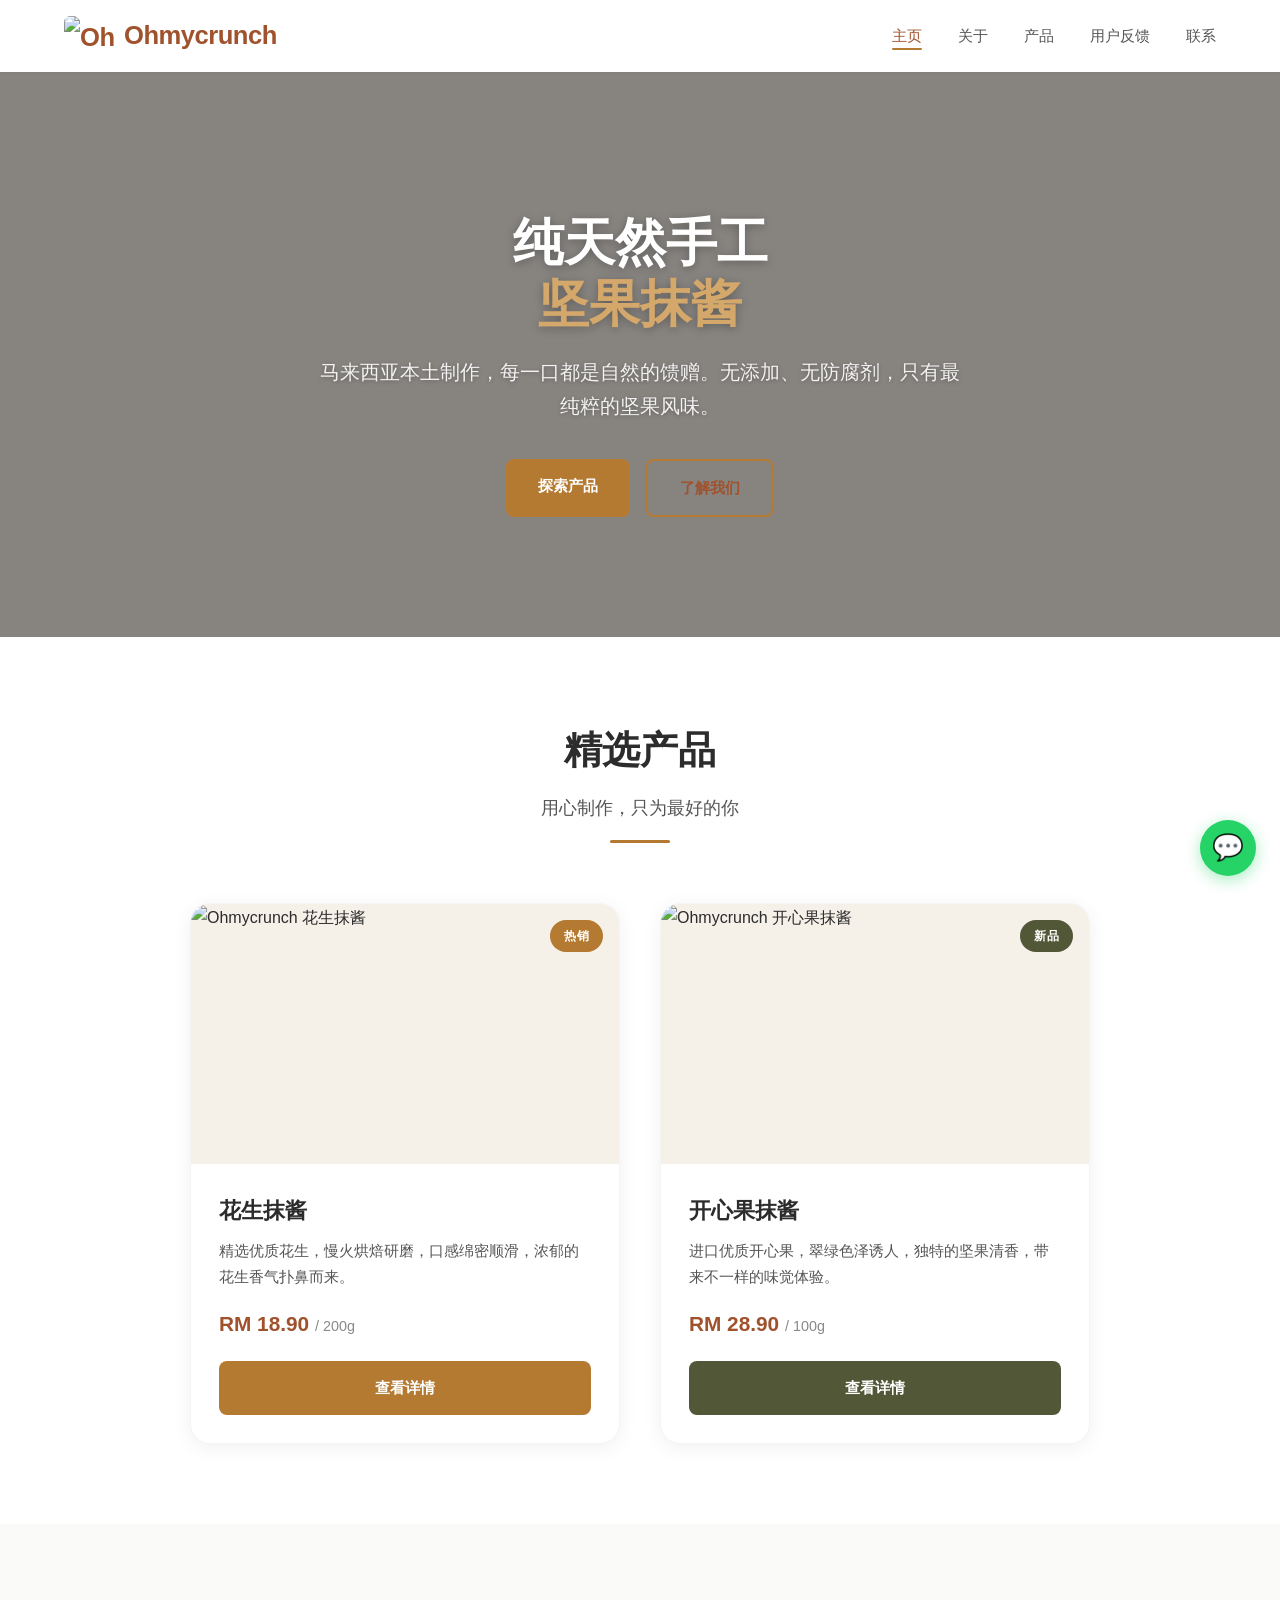
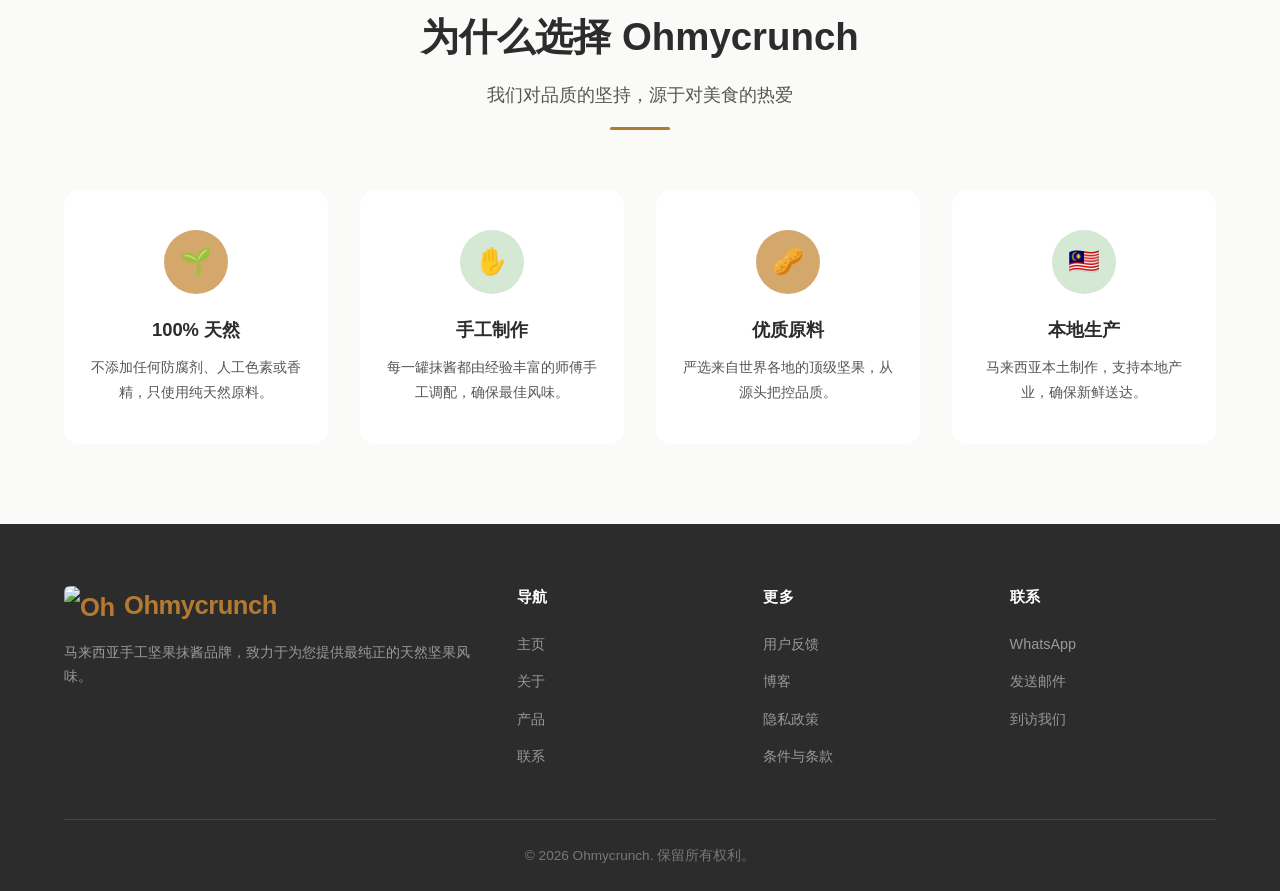
==== index.html @ 34224956 "Initial website upload Added the first version of the personal website including homepage structure," ====
<!DOCTYPE html>
<html lang="zh-CN">
<head>
    <meta charset="UTF-8">
    <meta name="viewport" content="width=device-width, initial-scale=1.0">
    <title>Ohmycrunch | 马来西亚手工坚果抹酱</title>
    <meta name="description" content="Ohmycrunch - 马来西亚手工坚果抹酱，精选花生抹酱与开心果抹酱，纯天然无添加。">
    <link rel="stylesheet" href="style.css">
</head>
<body>
    <nav class="navbar">
        <div class="nav-container">
            <a href="index.html" class="logo"><img src="images/ohmycrunch.jpeg" alt="Ohmycrunch Logo" class="logo-img" style="height:40px;width:auto;max-height:40px;object-fit:contain;display:block;">Ohmycrunch</a>
            <button class="mobile-menu-btn" onclick="toggleMenu()">
                <span></span>
                <span></span>
                <span></span>
            </button>
            <ul class="nav-links" id="navLinks">
                <li><a href="index.html" class="active">主页</a></li>
                <li><a href="about.html">关于</a></li>
                <li><a href="products.html">产品</a></li>
                <li><a href="reviews.html">用户反馈</a></li>
                <li><a href="contact.html">联系</a></li>
            </ul>
        </div>
    </nav>

    <!-- Hero Section -->
    <section class="hero" style="background-image:url('images/hero-bg.jpg');">
        <div class="hero-overlay"></div>
        <div class="hero-content">
            <h1>纯天然手工<br><span class="highlight-peanut">坚果抹酱</span></h1>
            <p class="hero-subtitle">马来西亚本土制作，每一口都是自然的馈赠。无添加、无防腐剂，只有最纯粹的坚果风味。</p>
            <div class="hero-buttons">
                <a href="products.html" class="btn btn-primary">探索产品</a>
                <a href="about.html" class="btn btn-outline">了解我们</a>
            </div>
        </div>
    </section>

    <!-- Products Preview -->
    <section class="products-section">
        <div class="container">
            <div class="section-header">
                <h2>精选产品</h2>
                <p>用心制作，只为最好的你</p>
                <div class="section-line"></div>
            </div>
            <div class="products-grid">
                <div class="product-card">
                    <div class="product-image">
                        <img src="images/product-peanut.jpg" alt="Ohmycrunch 花生抹酱" class="product-photo" style="width:100%;height:260px;object-fit:cover;display:block;">
                        <span class="product-badge badge-peanut">热销</span>
                    </div>
                    <div class="product-info">
                        <h3>花生抹酱</h3>
                        <p class="product-desc">精选优质花生，慢火烘焙研磨，口感绵密顺滑，浓郁的花生香气扑鼻而来。</p>
                        <div class="product-price">RM 18.90 <span>/ 200g</span></div>
                        <a href="products.html" class="btn btn-primary" style="width:100%">查看详情</a>
                    </div>
                </div>
                <div class="product-card">
                    <div class="product-image">
                        <img src="images/product-pistachio.jpg" alt="Ohmycrunch 开心果抹酱" class="product-photo" style="width:100%;height:260px;object-fit:cover;display:block;">
                        <span class="product-badge badge-pistachio">新品</span>
                    </div>
                    <div class="product-info">
                        <h3>开心果抹酱</h3>
                        <p class="product-desc">进口优质开心果，翠绿色泽诱人，独特的坚果清香，带来不一样的味觉体验。</p>
                        <div class="product-price">RM 28.90 <span>/ 100g</span></div>
                        <a href="products.html" class="btn btn-secondary" style="width:100%">查看详情</a>
                    </div>
                </div>
            </div>
        </div>
    </section>

    <!-- Features -->
    <section class="features-section">
        <div class="container">
            <div class="section-header">
                <h2>为什么选择 Ohmycrunch</h2>
                <p>我们对品质的坚持，源于对美食的热爱</p>
                <div class="section-line"></div>
            </div>
            <div class="features-grid">
                <div class="feature-item">
                    <div class="feature-icon peanut-bg">🌱</div>
                    <h3>100% 天然</h3>
                    <p>不添加任何防腐剂、人工色素或香精，只使用纯天然原料。</p>
                </div>
                <div class="feature-item">
                    <div class="feature-icon pistachio-bg">✋</div>
                    <h3>手工制作</h3>
                    <p>每一罐抹酱都由经验丰富的师傅手工调配，确保最佳风味。</p>
                </div>
                <div class="feature-item">
                    <div class="feature-icon peanut-bg">🥜</div>
                    <h3>优质原料</h3>
                    <p>严选来自世界各地的顶级坚果，从源头把控品质。</p>
                </div>
                <div class="feature-item">
                    <div class="feature-icon pistachio-bg">🇲🇾</div>
                    <h3>本地生产</h3>
                    <p>马来西亚本土制作，支持本地产业，确保新鲜送达。</p>
                </div>
            </div>
        </div>
    </section>

    <footer class="footer">
        <div class="container">
            <div class="footer-grid">
                <div class="footer-brand">
                    <a href="index.html" class="logo"><img src="images/ohmycrunch.jpeg" alt="Ohmycrunch Logo" class="logo-img" style="height:40px;width:auto;max-height:40px;object-fit:contain;display:block;">Ohmycrunch</a>
                    <p>马来西亚手工坚果抹酱品牌，致力于为您提供最纯正的天然坚果风味。</p>
                </div>
                <div class="footer-column">
                    <h4>导航</h4>
                    <ul>
                        <li><a href="index.html">主页</a></li>
                        <li><a href="about.html">关于</a></li>
                        <li><a href="products.html">产品</a></li>
                        <li><a href="contact.html">联系</a></li>
                    </ul>
                </div>
                <div class="footer-column">
                    <h4>更多</h4>
                    <ul>
                        <li><a href="reviews.html">用户反馈</a></li>
                        <li><a href="blog.html">博客</a></li>
                        <li><a href="privacy.html">隐私政策</a></li>
                        <li><a href="terms.html">条件与条款</a></li>
                    </ul>
                </div>
                <div class="footer-column">
                    <h4>联系</h4>
                    <ul>
                        <li><a href="https://wa.me/60146859862" target="_blank">WhatsApp</a></li>
                        <li><a href="contact.html">发送邮件</a></li>
                        <li><a href="contact.html">到访我们</a></li>
                    </ul>
                </div>
            </div>
            <div class="footer-bottom">
                <p>© 2026 Ohmycrunch. 保留所有权利。</p>
            </div>
        </div>
    </footer>

    <a href="https://wa.me/60146859862" class="whatsapp-float" target="_blank" title="WhatsApp 联系我们">💬</a>

    <script>
        function toggleMenu() {
            document.getElementById('navLinks').classList.toggle('active');
        }
    </script>
</body>
</html>
---- style.css ----
/* Ohmycrunch - Shared Styles */
:root {
    --white: #ffffff;
    --peanut: #B47A31;
    --peanut-dark: #A0522D;
    --peanut-light: #D4A76A;
    --pistachio: #525737;
    --pistachio-dark: #3A4528;
    --pistachio-light: #7A8B5C;
    --text-dark: #2C2C2C;
    --text-medium: #555555;
    --text-light: #888888;
    --bg-light: #FAFAF8;
    --bg-cream: #F5F0E8;
    --transition: all 0.3s ease;
}

* {
    margin: 0;
    padding: 0;
    box-sizing: border-box;
}

html {
    scroll-behavior: smooth;
}

body {
    font-family: 'Segoe UI', 'Helvetica Neue', Arial, sans-serif;
    color: var(--text-dark);
    background-color: var(--white);
    line-height: 1.7;
    -webkit-font-smoothing: antialiased;
}

a {
    text-decoration: none;
    color: inherit;
    transition: var(--transition);
}

img {
    max-width: 100%;
    height: auto;
    display: block;
}

.container {
    max-width: 1200px;
    margin: 0 auto;
    padding: 0 24px;
}

/* ===== NAVIGATION ===== */
.navbar {
    background: var(--white);
    box-shadow: 0 1px 3px rgba(0,0,0,0.05);
    position: sticky;
    top: 0;
    z-index: 1000;
}

.nav-container {
    max-width: 1200px;
    margin: 0 auto;
    padding: 0 24px;
    display: flex;
    justify-content: space-between;
    align-items: center;
    height: 72px;
    overflow: hidden;
}

/* Navbar Logo */
.navbar .logo {
    display: flex;
    align-items: center;
    gap: 10px;
    font-size: 1.6rem;
    font-weight: 700;
    color: var(--peanut-dark);
    letter-spacing: -0.5px;
    white-space: nowrap;
}

.navbar .logo span {
    color: var(--pistachio);
}

.logo-img {
    height: 40px;
    max-height: 40px;
    width: auto;
    max-width: 50px;
    border-radius: 6px;
    object-fit: contain;
    display: block;
    flex-shrink: 0;
}

.nav-links {
    display: flex;
    list-style: none;
    gap: 36px;
}

.nav-links a {
    font-size: 0.95rem;
    font-weight: 500;
    color: var(--text-medium);
    position: relative;
    padding: 4px 0;
}

.nav-links a:hover,
.nav-links a.active {
    color: var(--peanut-dark);
}

.nav-links a.active::after {
    content: '';
    position: absolute;
    bottom: -2px;
    left: 0;
    width: 100%;
    height: 2px;
    background: var(--peanut);
    border-radius: 1px;
}

.mobile-menu-btn {
    display: none;
    background: none;
    border: none;
    cursor: pointer;
    padding: 8px;
}

.mobile-menu-btn span {
    display: block;
    width: 24px;
    height: 2px;
    background: var(--text-dark);
    margin: 5px 0;
    transition: var(--transition);
}

/* ===== BUTTONS ===== */
.btn {
    display: inline-block;
    padding: 14px 32px;
    border-radius: 8px;
    font-weight: 600;
    font-size: 0.95rem;
    text-align: center;
    cursor: pointer;
    border: none;
    transition: var(--transition);
}

.btn-primary {
    background: var(--peanut);
    color: var(--white);
}

.btn-primary:hover {
    background: var(--peanut-dark);
    transform: translateY(-2px);
    box-shadow: 0 8px 20px rgba(196, 163, 90, 0.3);
}

.btn-secondary {
    background: var(--pistachio);
    color: var(--white);
}

.btn-secondary:hover {
    background: var(--pistachio-dark);
    transform: translateY(-2px);
    box-shadow: 0 8px 20px rgba(74, 124, 89, 0.3);
}

.btn-outline {
    background: transparent;
    color: var(--peanut-dark);
    border: 2px solid var(--peanut);
}

.btn-outline:hover {
    background: var(--peanut);
    color: var(--white);
}

/* ===== HERO SECTION ===== */
.hero {
    background: var(--bg-cream);
    background-size: cover;
    background-position: center;
    background-repeat: no-repeat;
    padding: 140px 0 120px;
    text-align: center;
    position: relative;
    overflow: hidden;
}

.hero-overlay {
    position: absolute;
    top: 0;
    left: 0;
    right: 0;
    bottom: 0;
    background: rgba(0, 0, 0, 0.45);
    z-index: 1;
}

.hero-content {
    position: relative;
    z-index: 2;
    max-width: 700px;
    margin: 0 auto;
    padding: 0 24px;
}

.hero h1 {
    font-size: 3.2rem;
    font-weight: 800;
    color: var(--white);
    margin-bottom: 20px;
    line-height: 1.2;
    text-shadow: 0 2px 10px rgba(0,0,0,0.3);
}

.hero h1 .highlight-peanut {
    color: var(--peanut-light);
}

.hero h1 .highlight-pistachio {
    color: var(--pistachio-light);
}

.hero-subtitle {
    font-size: 1.25rem;
    color: rgba(255, 255, 255, 0.9);
    margin-bottom: 36px;
    font-weight: 400;
    text-shadow: 0 1px 4px rgba(0,0,0,0.3);
}

.hero-buttons {
    display: flex;
    gap: 16px;
    justify-content: center;
    flex-wrap: wrap;
}

/* ===== SECTION HEADERS ===== */
.section-header {
    text-align: center;
    margin-bottom: 60px;
}

.section-header h2 {
    font-size: 2.4rem;
    font-weight: 700;
    color: var(--text-dark);
    margin-bottom: 12px;
}

.section-header p {
    font-size: 1.1rem;
    color: var(--text-medium);
    max-width: 600px;
    margin: 0 auto;
}

.section-line {
    width: 60px;
    height: 3px;
    background: var(--peanut);
    margin: 16px auto 0;
    border-radius: 2px;
}

/* ===== PRODUCTS ===== */
.products-section {
    padding: 80px 0;
    background: var(--white);
}

.products-grid {
    display: grid;
    grid-template-columns: repeat(auto-fit, minmax(320px, 1fr));
    gap: 40px;
    max-width: 900px;
    margin: 0 auto;
}

.product-card {
    background: var(--white);
    border-radius: 20px;
    overflow: hidden;
    box-shadow: 0 4px 20px rgba(0,0,0,0.06);
    transition: var(--transition);
    border: 1px solid rgba(0,0,0,0.04);
}

.product-card:hover {
    transform: translateY(-8px);
    box-shadow: 0 16px 40px rgba(0,0,0,0.1);
}

.product-image {
    height: 260px;
    position: relative;
    overflow: hidden;
    background: var(--bg-cream);
}

.product-image .product-icon {
    font-size: 5rem;
    opacity: 0.9;
    position: absolute;
    top: 50%;
    left: 50%;
    transform: translate(-50%, -50%);
}

.product-photo {
    width: 100%;
    height: 100%;
    object-fit: cover;
    object-position: center;
    display: block;
    transition: var(--transition);
}

.product-card:hover .product-photo {
    transform: scale(1.05);
}

.product-badge {
    position: absolute;
    top: 16px;
    right: 16px;
    padding: 6px 14px;
    border-radius: 20px;
    font-size: 0.75rem;
    font-weight: 700;
    text-transform: uppercase;
    letter-spacing: 0.5px;
}

.badge-peanut {
    background: var(--peanut);
    color: var(--white);
}

.badge-pistachio {
    background: var(--pistachio);
    color: var(--white);
}

.product-info {
    padding: 28px;
}

.product-info h3 {
    font-size: 1.4rem;
    font-weight: 700;
    margin-bottom: 8px;
    color: var(--text-dark);
}

.product-info .product-desc {
    color: var(--text-medium);
    font-size: 0.95rem;
    margin-bottom: 16px;
}

.product-info .product-price {
    font-size: 1.3rem;
    font-weight: 700;
    color: var(--peanut-dark);
    margin-bottom: 20px;
}

.product-info .product-price span {
    font-size: 0.9rem;
    font-weight: 400;
    color: var(--text-light);
}

/* ===== FEATURES ===== */
.features-section {
    padding: 80px 0;
    background: var(--bg-light);
}

.features-grid {
    display: grid;
    grid-template-columns: repeat(auto-fit, minmax(260px, 1fr));
    gap: 32px;
}

.feature-item {
    text-align: center;
    padding: 40px 24px;
    background: var(--white);
    border-radius: 16px;
    transition: var(--transition);
}

.feature-item:hover {
    transform: translateY(-4px);
    box-shadow: 0 8px 24px rgba(0,0,0,0.06);
}

.feature-icon {
    width: 64px;
    height: 64px;
    border-radius: 50%;
    display: flex;
    align-items: center;
    justify-content: center;
    margin: 0 auto 20px;
    font-size: 1.6rem;
}

.feature-icon.peanut-bg {
    background: var(--peanut-light);
}

.feature-icon.pistachio-bg {
    background: #D4E8D4;
}

.feature-item h3 {
    font-size: 1.15rem;
    font-weight: 700;
    margin-bottom: 10px;
    color: var(--text-dark);
}

.feature-item p {
    font-size: 0.9rem;
    color: var(--text-medium);
}

/* ===== ABOUT PAGE ===== */
.about-section {
    padding: 80px 0;
}

.about-grid {
    display: grid;
    grid-template-columns: 1fr 1fr;
    gap: 60px;
    align-items: center;
}

.about-image {
    background: var(--bg-cream);
    border-radius: 20px;
    height: 400px;
    display: flex;
    align-items: center;
    justify-content: center;
    font-size: 6rem;
}

.about-content h2 {
    font-size: 2.2rem;
    font-weight: 700;
    margin-bottom: 20px;
    color: var(--text-dark);
}

.about-content p {
    color: var(--text-medium);
    margin-bottom: 16px;
    font-size: 1.05rem;
}

.about-values {
    margin-top: 32px;
}

.value-item {
    display: flex;
    align-items: flex-start;
    gap: 16px;
    margin-bottom: 20px;
}

.value-icon {
    width: 44px;
    height: 44px;
    border-radius: 12px;
    display: flex;
    align-items: center;
    justify-content: center;
    font-size: 1.2rem;
    flex-shrink: 0;
}

.value-item h4 {
    font-size: 1.05rem;
    font-weight: 700;
    margin-bottom: 4px;
    color: var(--text-dark);
}

.value-item p {
    font-size: 0.9rem;
    margin: 0;
    color: var(--text-medium);
}

/* ===== REVIEWS ===== */
.reviews-section {
    padding: 80px 0;
    background: var(--white);
}

.reviews-grid {
    display: grid;
    grid-template-columns: repeat(auto-fit, minmax(300px, 1fr));
    gap: 28px;
}

.review-card {
    background: var(--bg-light);
    border-radius: 16px;
    padding: 32px;
    transition: var(--transition);
}

.review-card:hover {
    box-shadow: 0 8px 24px rgba(0,0,0,0.06);
}

.review-stars {
    color: var(--peanut);
    font-size: 1.1rem;
    margin-bottom: 16px;
    letter-spacing: 2px;
}

.review-text {
    font-size: 1rem;
    color: var(--text-medium);
    margin-bottom: 20px;
    font-style: italic;
    line-height: 1.8;
}

.review-author {
    display: flex;
    align-items: center;
    gap: 12px;
}

.review-avatar {
    width: 44px;
    height: 44px;
    border-radius: 50%;
    display: flex;
    align-items: center;
    justify-content: center;
    font-weight: 700;
    color: var(--white);
    font-size: 0.9rem;
}

.review-avatar.peanut {
    background: var(--peanut);
}

.review-avatar.pistachio {
    background: var(--pistachio);
}

.review-name {
    font-weight: 700;
    font-size: 0.95rem;
    color: var(--text-dark);
}

.review-product {
    font-size: 0.8rem;
    color: var(--text-light);
}

/* ===== CONTACT ===== */
.contact-section {
    padding: 80px 0;
    background: var(--bg-light);
}

.contact-grid {
    display: grid;
    grid-template-columns: 1fr 1fr;
    gap: 60px;
}

.contact-info h3 {
    font-size: 1.5rem;
    font-weight: 700;
    margin-bottom: 24px;
    color: var(--text-dark);
}

.contact-item {
    display: flex;
    align-items: flex-start;
    gap: 16px;
    margin-bottom: 24px;
}

.contact-icon {
    width: 48px;
    height: 48px;
    border-radius: 12px;
    display: flex;
    align-items: center;
    justify-content: center;
    font-size: 1.3rem;
    flex-shrink: 0;
}

.contact-item h4 {
    font-size: 1rem;
    font-weight: 700;
    margin-bottom: 4px;
    color: var(--text-dark);
}

.contact-item p,
.contact-item a {
    font-size: 0.95rem;
    color: var(--text-medium);
}

.contact-item a:hover {
    color: var(--peanut-dark);
}

.contact-form {
    background: var(--white);
    padding: 40px;
    border-radius: 20px;
    box-shadow: 0 4px 20px rgba(0,0,0,0.04);
}

.form-group {
    margin-bottom: 20px;
}

.form-group label {
    display: block;
    font-size: 0.9rem;
    font-weight: 600;
    margin-bottom: 8px;
    color: var(--text-dark);
}

.form-group input,
.form-group textarea {
    width: 100%;
    padding: 14px 16px;
    border: 2px solid #E8E8E8;
    border-radius: 10px;
    font-size: 0.95rem;
    font-family: inherit;
    transition: var(--transition);
    background: var(--white);
}

.form-group input:focus,
.form-group textarea:focus {
    outline: none;
    border-color: var(--peanut);
    box-shadow: 0 0 0 3px rgba(196, 163, 90, 0.1);
}

.form-group textarea {
    min-height: 140px;
    resize: vertical;
}

/* ===== BLOG ===== */
.blog-section {
    padding: 80px 0;
}

.blog-grid {
    display: grid;
    grid-template-columns: repeat(auto-fit, minmax(320px, 1fr));
    gap: 32px;
}

.blog-card {
    background: var(--white);
    border-radius: 16px;
    overflow: hidden;
    box-shadow: 0 4px 16px rgba(0,0,0,0.05);
    transition: var(--transition);
    border: 1px solid rgba(0,0,0,0.03);
}

.blog-card:hover {
    transform: translateY(-6px);
    box-shadow: 0 12px 32px rgba(0,0,0,0.08);
}

.blog-image {
    height: 200px;
    display: flex;
    align-items: center;
    justify-content: center;
    font-size: 3rem;
}

.blog-image.peanut {
    background: var(--bg-cream);
}

.blog-image.pistachio {
    background: #F0F5F0;
}

.blog-content {
    padding: 24px;
}

.blog-date {
    font-size: 0.8rem;
    color: var(--text-light);
    margin-bottom: 8px;
    font-weight: 600;
    text-transform: uppercase;
    letter-spacing: 0.5px;
}

.blog-content h3 {
    font-size: 1.2rem;
    font-weight: 700;
    margin-bottom: 10px;
    color: var(--text-dark);
    line-height: 1.4;
}

.blog-content p {
    font-size: 0.95rem;
    color: var(--text-medium);
    margin-bottom: 16px;
}

.read-more {
    font-weight: 600;
    font-size: 0.9rem;
    color: var(--peanut-dark);
    display: inline-flex;
    align-items: center;
    gap: 6px;
}

.read-more:hover {
    color: var(--peanut);
    gap: 10px;
}

/* ===== LEGAL PAGES ===== */
.legal-section {
    padding: 80px 0;
    max-width: 800px;
    margin: 0 auto;
}

.legal-section h2 {
    font-size: 2rem;
    font-weight: 700;
    margin-bottom: 12px;
    color: var(--text-dark);
}

.legal-date {
    color: var(--text-light);
    font-size: 0.9rem;
    margin-bottom: 40px;
}

.legal-section h3 {
    font-size: 1.25rem;
    font-weight: 700;
    margin: 32px 0 12px;
    color: var(--text-dark);
}

.legal-section p {
    color: var(--text-medium);
    margin-bottom: 16px;
    font-size: 1rem;
}

.legal-section ul {
    margin-left: 24px;
    margin-bottom: 16px;
}

.legal-section ul li {
    color: var(--text-medium);
    margin-bottom: 8px;
}

/* ===== FOOTER ===== */
.footer {
    background: var(--text-dark);
    color: #aaa;
    padding: 60px 0 24px;
}

.footer-grid {
    display: grid;
    grid-template-columns: 2fr 1fr 1fr 1fr;
    gap: 40px;
    margin-bottom: 40px;
}

/* Footer Logo - separate from navbar logo */
.footer-brand .logo {
    color: var(--peanut);
    margin-bottom: 12px;
    display: inline-flex;
    align-items: center;
    gap: 10px;
    font-size: 1.6rem;
    font-weight: 700;
    letter-spacing: -0.5px;
    white-space: nowrap;
}

.footer-brand .logo span {
    color: var(--pistachio);
}

.footer-brand p {
    font-size: 0.9rem;
    line-height: 1.7;
    color: #999;
}

.footer-column h4 {
    font-size: 0.95rem;
    font-weight: 700;
    color: var(--white);
    margin-bottom: 20px;
    text-transform: uppercase;
    letter-spacing: 0.5px;
}

.footer-column ul {
    list-style: none;
}

.footer-column ul li {
    margin-bottom: 10px;
}

.footer-column ul li a {
    font-size: 0.9rem;
    color: #999;
}

.footer-column ul li a:hover {
    color: var(--peanut);
}

.footer-bottom {
    border-top: 1px solid #444;
    padding-top: 24px;
    text-align: center;
    font-size: 0.85rem;
    color: #777;
}

.footer-bottom a {
    color: #999;
    margin: 0 12px;
}

.footer-bottom a:hover {
    color: var(--peanut);
}

/* ===== WHATSAPP FLOAT ===== */
.whatsapp-float {
    position: fixed;
    bottom: 24px;
    right: 24px;
    width: 56px;
    height: 56px;
    background: #25D366;
    border-radius: 50%;
    display: flex;
    align-items: center;
    justify-content: center;
    color: var(--white);
    font-size: 1.6rem;
    box-shadow: 0 4px 16px rgba(37, 211, 102, 0.4);
    z-index: 999;
    transition: var(--transition);
}

.whatsapp-float:hover {
    transform: scale(1.1);
    box-shadow: 0 6px 24px rgba(37, 211, 102, 0.5);
}

/* ===== RESPONSIVE ===== */
@media (max-width: 768px) {
    .nav-links {
        display: none;
        position: absolute;
        top: 72px;
        left: 0;
        right: 0;
        background: var(--white);
        flex-direction: column;
        padding: 20px 24px;
        gap: 16px;
        box-shadow: 0 4px 12px rgba(0,0,0,0.08);
    }

    .nav-links.active {
        display: flex;
    }

    .mobile-menu-btn {
        display: block;
    }

    .hero {
        padding: 60px 0 50px;
    }

    .hero h1 {
        font-size: 2.2rem;
        color: #ffffff;
    }

    .hero-subtitle {
        font-size: 1.05rem;
        color: rgba(255, 255, 255, 0.9);
    }

    .section-header h2 {
        font-size: 1.8rem;
    }

    .about-grid,
    .contact-grid {
        grid-template-columns: 1fr;
        gap: 40px;
    }

    .about-image {
        height: 280px;
        order: -1;
    }

    .footer-grid {
        grid-template-columns: 1fr 1fr;
        gap: 32px;
    }

    .products-grid {
        grid-template-columns: 1fr;
    }

    .contact-form {
        padding: 28px;
    }
}

@media (max-width: 480px) {
    .hero h1 {
        font-size: 1.8rem;
        color: #ffffff;
    }

    .footer-grid {
        grid-template-columns: 1fr;
    }

    .btn {
        padding: 12px 24px;
        font-size: 0.9rem;
    }

    .logo-img {
        height: 32px;
    }
}
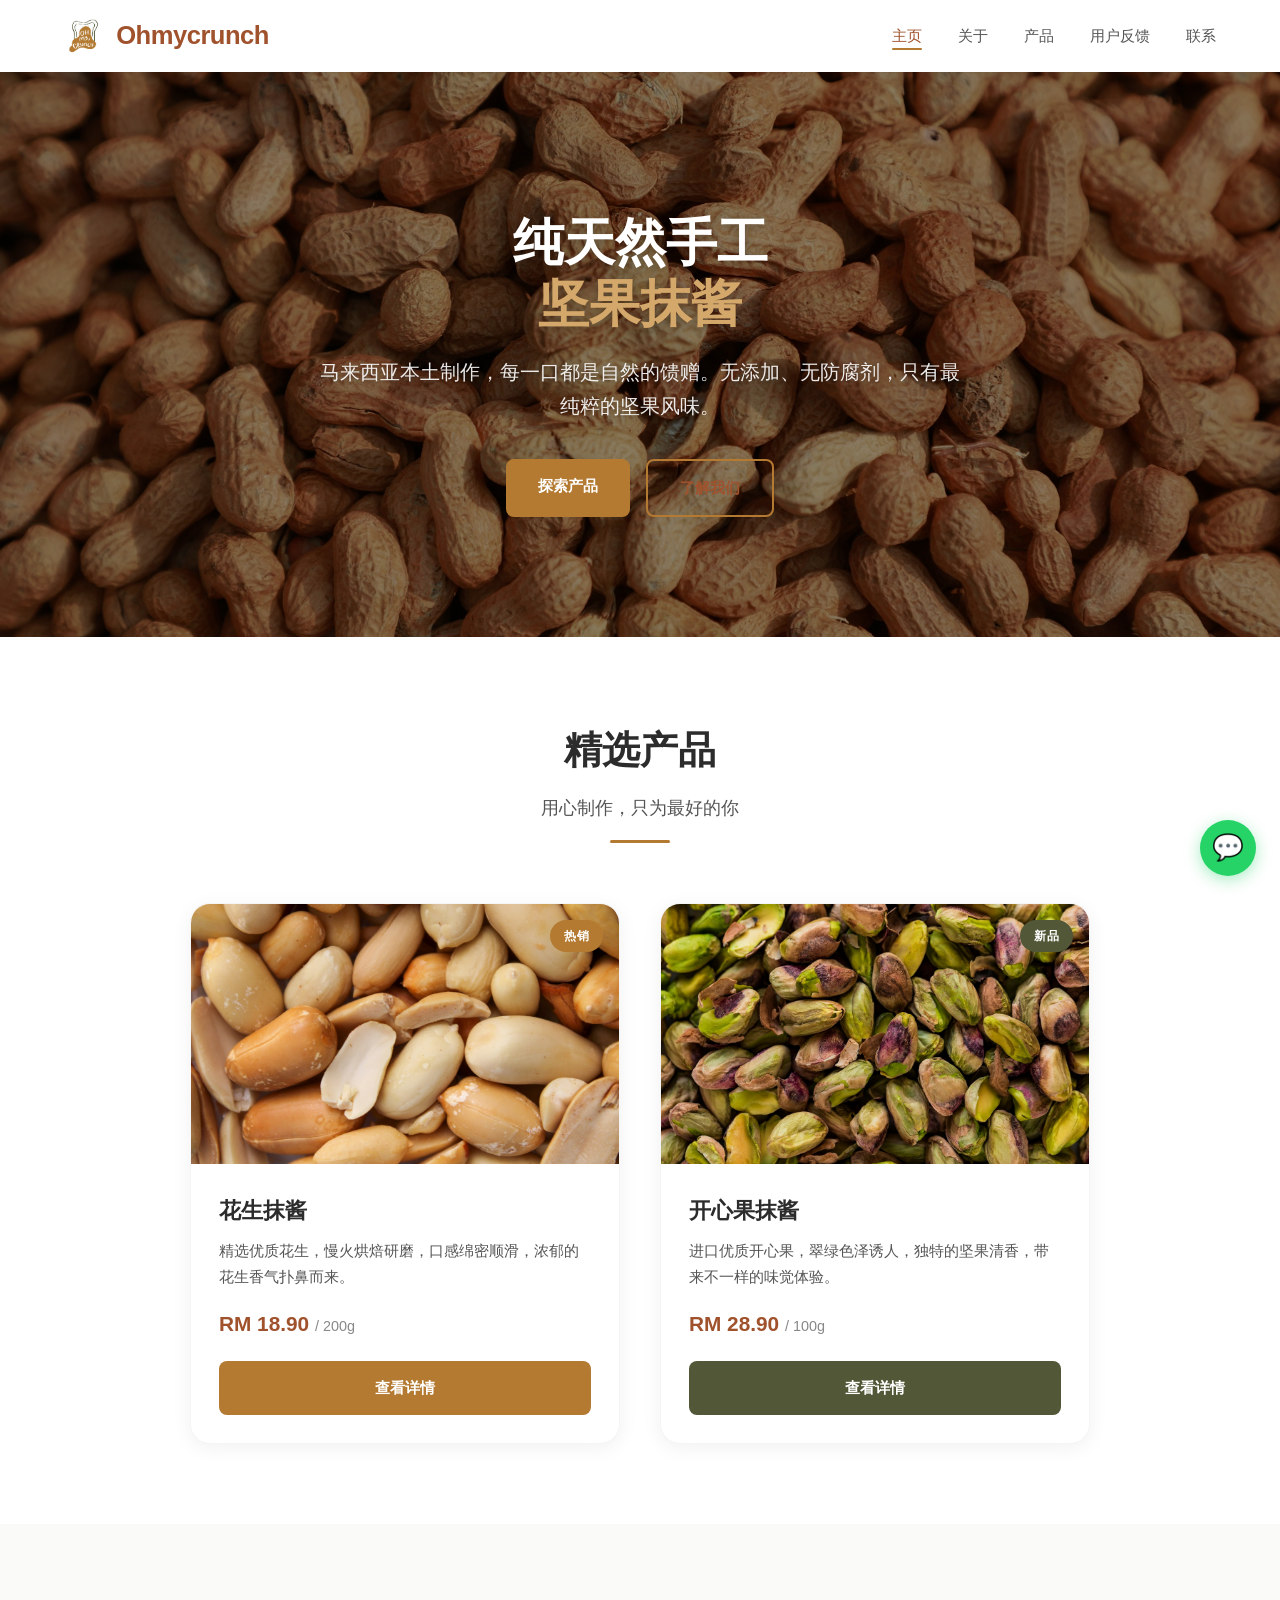
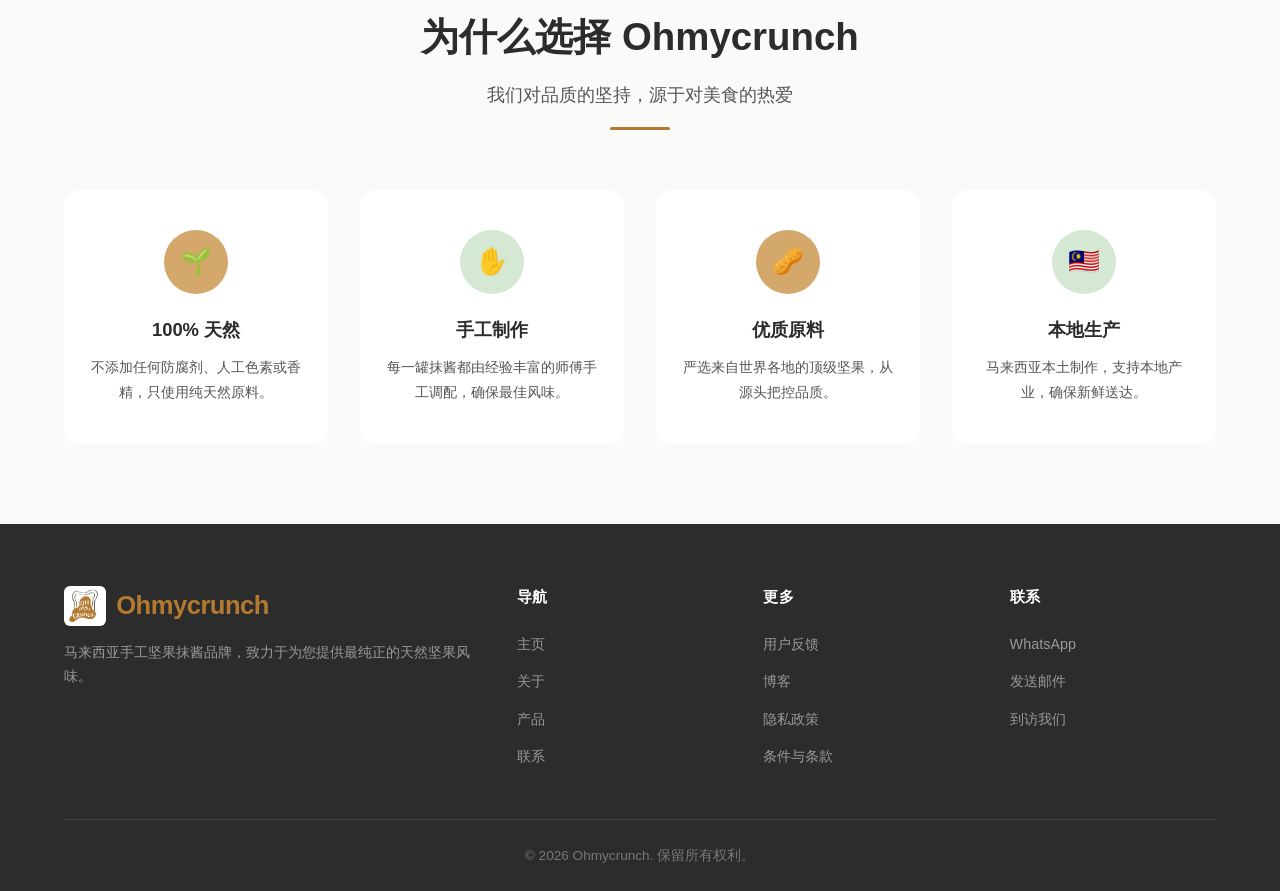
==== commit 539000a9: "Update index.html Updated image name." ====
--- a/index.html
+++ b/index.html
@@ -27,7 +27,7 @@
     </nav>
 
     <!-- Hero Section -->
-    <section class="hero" style="background-image:url('images/hero-bg.jpg');">
+    <section class="hero" style="background-image:url('images/hero-bg.jpeg');">
         <div class="hero-overlay"></div>
         <div class="hero-content">
             <h1>纯天然手工<br><span class="highlight-peanut">坚果抹酱</span></h1>
@@ -50,7 +50,7 @@
             <div class="products-grid">
                 <div class="product-card">
                     <div class="product-image">
-                        <img src="images/product-peanut.jpg" alt="Ohmycrunch 花生抹酱" class="product-photo" style="width:100%;height:260px;object-fit:cover;display:block;">
+                        <img src="images/product-peanut.jpeg" alt="Ohmycrunch 花生抹酱" class="product-photo" style="width:100%;height:260px;object-fit:cover;display:block;">
                         <span class="product-badge badge-peanut">热销</span>
                     </div>
                     <div class="product-info">
@@ -62,7 +62,7 @@
                 </div>
                 <div class="product-card">
                     <div class="product-image">
-                        <img src="images/product-pistachio.jpg" alt="Ohmycrunch 开心果抹酱" class="product-photo" style="width:100%;height:260px;object-fit:cover;display:block;">
+                        <img src="images/product-pistachio.jpeg" alt="Ohmycrunch 开心果抹酱" class="product-photo" style="width:100%;height:260px;object-fit:cover;display:block;">
                         <span class="product-badge badge-pistachio">新品</span>
                     </div>
                     <div class="product-info">
@@ -157,4 +157,4 @@
         }
     </script>
 </body>
-</html>+</html>
